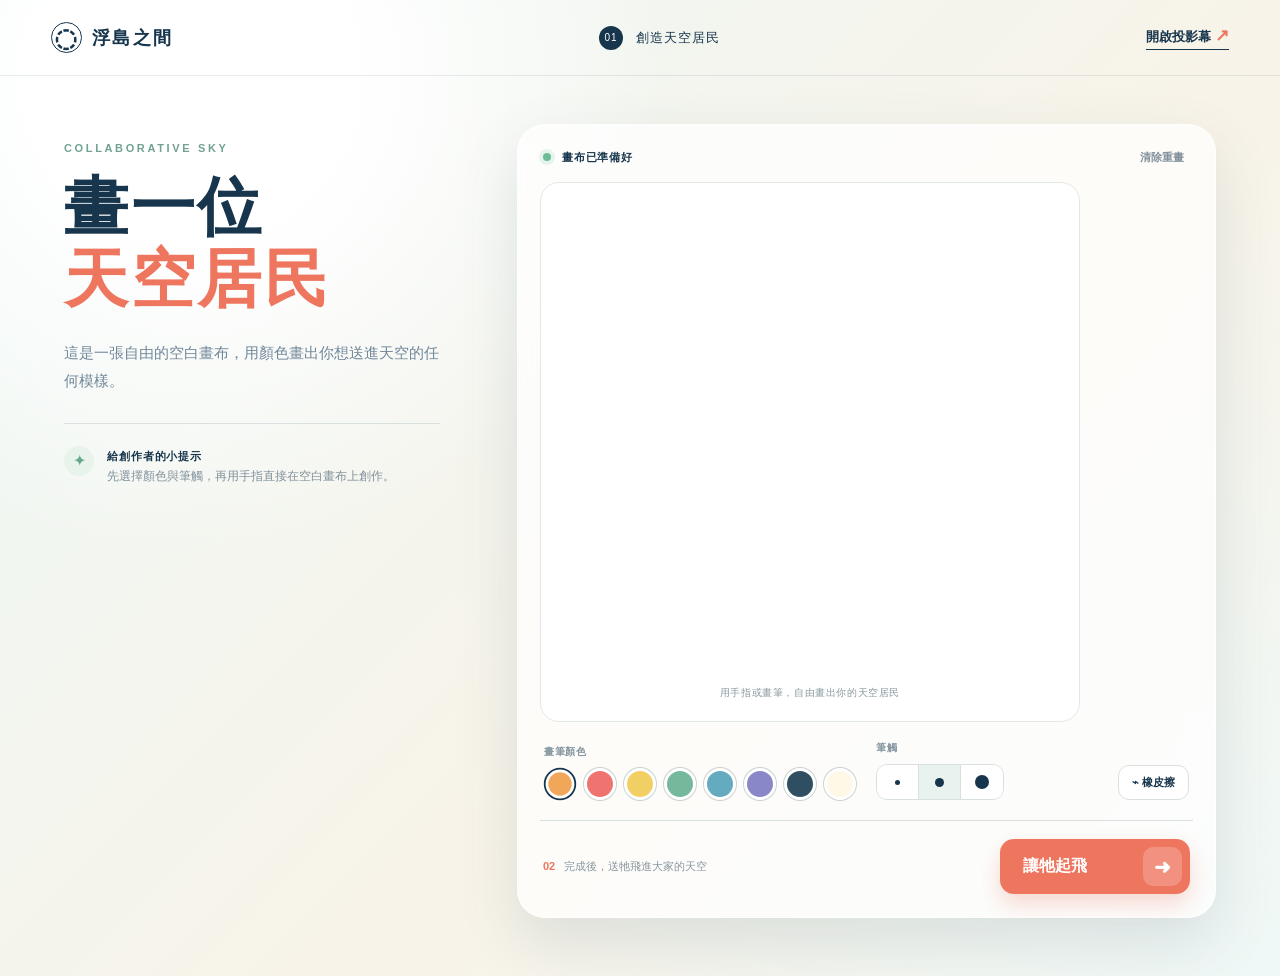
==== index.html @ 3f76b2a8 "發布空白畫布共創網站 移除角色底圖，保留自由繪畫、選色、橡皮擦、清除與投影展示。" ====
<!doctype html>
<html lang="zh-Hant">
<head><meta charset="utf-8"><meta name="viewport" content="width=device-width,initial-scale=1,viewport-fit=cover,user-scalable=no"><meta name="theme-color" content="#e8f7f6"><title>浮島之間｜畫一位天空居民</title><link rel="stylesheet" href="styles.css"></head>
<body class="studio-page">
<header class="topbar"><a class="brand" href="./"><span class="brand-mark">◌</span><span>浮島之間</span></a><div class="step-pill"><span>01</span> 創造天空居民</div><a class="projection-link" href="projection.html" target="_blank">開啟投影幕 <span>↗</span></a></header>
<main class="studio-shell">
<section class="intro-panel"><p class="eyebrow">COLLABORATIVE SKY</p><h1>畫一位<br><em>天空居民</em></h1><p class="lede">這是一張自由的空白畫布，用顏色畫出你想送進天空的任何模樣。</p>
<div class="hint-card"><span class="hint-icon">✦</span><p><strong>給創作者的小提示</strong><br>先選擇顏色與筆觸，再用手指直接在空白畫布上創作。</p></div></section>
<section class="canvas-panel"><div class="canvas-heading"><div><span class="status-dot"></span> 畫布已準備好</div><button id="clearBtn" class="text-button">清除重畫</button></div>
<div class="canvas-stage"><canvas id="drawCanvas" width="720" height="720" aria-label="繪圖畫布"></canvas><div class="canvas-note">用手指或畫筆，自由畫出你的天空居民</div></div>
<div class="tool-dock"><div><span class="tool-label">畫筆顏色</span><div class="palette" id="palette"></div></div><div><span class="tool-label">筆觸</span><div class="segmented" id="sizes"><button data-size="12" aria-label="細筆"><i class="dot small"></i></button><button data-size="24" class="active" aria-label="中筆"><i class="dot medium"></i></button><button data-size="42" aria-label="粗筆"><i class="dot large"></i></button></div></div><button id="eraserBtn" class="eraser-button" aria-pressed="false"><span>⌁</span> 橡皮擦</button></div>
<div class="action-row"><p><span>02</span> 完成後，送牠飛進大家的天空</p><button id="flyBtn" class="fly-button"><span>讓牠起飛</span><b>➜</b></button></div></section></main>
<div class="toast" id="toast" role="status" aria-live="polite"><span>✓</span><div><strong>準備起飛！</strong><small>到投影幕找找你的作品吧</small></div></div><script src="painter.js"></script></body></html>
---- styles.css ----
:root{--ink:#17354c;--muted:#70879a;--line:#d8e1df;--coral:#ee765f;--shadow:0 24px 60px rgba(56,91,105,.14)}
*{box-sizing:border-box}html,body{margin:0;min-height:100%;font-family:"Microsoft JhengHei","PingFang TC",sans-serif;color:var(--ink)}button,a{font:inherit}button{color:inherit}
.studio-page{min-height:100vh;background:radial-gradient(circle at 15% 8%,#fff 0 11%,transparent 34%),linear-gradient(135deg,#edf8f7,#f8f3e8 60%,#eff8f7)}
.topbar{height:76px;padding:0 clamp(22px,4vw,68px);display:flex;align-items:center;border-bottom:1px solid rgba(23,53,76,.1);gap:28px}.brand{display:flex;align-items:center;gap:10px;text-decoration:none;color:var(--ink);font-family:serif;font-weight:900;font-size:18px;letter-spacing:.12em}.brand-mark{display:grid;place-items:center;width:31px;height:31px;border:1.5px solid;border-radius:50%;font-size:26px}.step-pill{margin:auto;font-size:13px;letter-spacing:.08em}.step-pill span{display:inline-grid;place-items:center;width:24px;height:24px;margin-right:8px;border-radius:50%;background:var(--ink);color:#fff;font-size:10px}.projection-link{text-decoration:none;color:var(--ink);font-size:13px;font-weight:700;border-bottom:1px solid;padding-bottom:3px}.projection-link span{color:var(--coral);font-size:17px}
.studio-shell{max-width:1440px;margin:auto;padding:48px clamp(24px,5vw,78px) 58px;display:grid;grid-template-columns:minmax(330px,.78fr) minmax(580px,1.45fr);gap:clamp(38px,6vw,90px);align-items:start}.eyebrow{font-size:11px;letter-spacing:.24em;font-weight:800;color:#71a291;margin:18px 0}.intro-panel h1{font-family:serif;font-size:clamp(45px,5vw,72px);line-height:1.13;letter-spacing:.04em;margin:0 0 22px}.intro-panel h1 em{color:var(--coral);font-style:normal}.lede{color:var(--muted);line-height:1.9;max-width:430px;font-size:15px}
.hint-card{margin-top:27px;border-top:1px solid var(--line);padding-top:22px;display:flex;gap:13px;align-items:flex-start}.hint-card p{margin:0;color:#81919c;font-size:12px;line-height:1.7}.hint-card strong{color:var(--ink);font-size:11px;letter-spacing:.08em}.hint-icon{width:30px;height:30px;display:grid;place-items:center;background:#e8f3ec;border-radius:50%;color:#66a98b}
.canvas-panel{background:rgba(255,255,255,.73);backdrop-filter:blur(18px);border:1px solid rgba(255,255,255,.9);border-radius:28px;padding:22px;box-shadow:var(--shadow)}.canvas-heading{display:flex;justify-content:space-between;align-items:center;font-size:11px;font-weight:700;letter-spacing:.08em;padding:2px 3px 16px}.status-dot{display:inline-block;width:8px;height:8px;background:#6bbd95;border-radius:50%;margin-right:7px;box-shadow:0 0 0 4px rgba(107,189,149,.15)}.text-button{border:0;background:none;font-size:11px;color:#81909a;cursor:pointer}
.canvas-stage{position:relative;aspect-ratio:1;max-height:60vh;border-radius:19px;overflow:hidden;background:#fff;border:1px solid #e3e8e5;box-shadow:inset 0 0 0 1px rgba(255,255,255,.8)}.canvas-stage canvas{position:absolute;width:100%;height:100%;inset:0;touch-action:none}.canvas-note{position:absolute;bottom:14px;left:50%;transform:translateX(-50%);font-size:10px;letter-spacing:.06em;color:#87989d;background:rgba(255,255,255,.83);padding:7px 14px;border-radius:20px;white-space:nowrap;pointer-events:none}
.tool-dock{display:flex;align-items:end;gap:20px;padding:19px 4px 7px}.tool-label{font-size:10px;color:#84959f;font-weight:700;display:block;margin-bottom:9px;letter-spacing:.08em}.palette{display:flex;gap:8px}.color-button{width:32px;height:32px;border-radius:50%;border:3px solid white;box-shadow:0 0 0 1px #cad3d2;cursor:pointer;transition:.16s}.color-button.active{box-shadow:0 0 0 2px var(--ink);transform:scale(.9)}.segmented{display:flex;border:1px solid var(--line);border-radius:11px;overflow:hidden}.segmented button{width:42px;height:34px;border:0;border-right:1px solid var(--line);background:white;display:grid;place-items:center;cursor:pointer}.segmented button:last-child{border:0}.segmented button.active{background:#e8f3ef}.dot{display:block;border-radius:50%;background:var(--ink)}.dot.small{width:5px;height:5px}.dot.medium{width:9px;height:9px}.dot.large{width:14px;height:14px}.eraser-button{margin-left:auto;height:35px;border:1px solid var(--line);border-radius:11px;background:white;padding:0 13px;font-size:11px;font-weight:700;cursor:pointer}.eraser-button[aria-pressed="true"]{background:var(--ink);color:white}
.action-row{display:flex;align-items:center;border-top:1px solid var(--line);margin-top:13px;padding:18px 3px 1px;gap:18px}.action-row p{font-size:11px;color:#87969f;line-height:1.5;margin:0}.action-row p span{color:var(--coral);font-weight:800;margin-right:6px}.fly-button{margin-left:auto;min-width:190px;height:55px;border:0;border-radius:14px;background:var(--coral);color:white;font-weight:800;display:flex;justify-content:space-between;align-items:center;padding:0 8px 0 23px;cursor:pointer;box-shadow:0 10px 22px rgba(238,118,95,.28);transition:.2s}.fly-button:hover{transform:translateY(-2px)}.fly-button b{display:grid;place-items:center;width:39px;height:39px;background:rgba(255,255,255,.2);border-radius:10px;font-size:20px}.toast{position:fixed;z-index:20;left:50%;bottom:30px;transform:translate(-50%,130px);opacity:0;display:flex;gap:12px;align-items:center;background:var(--ink);color:#fff;border-radius:16px;padding:13px 22px;box-shadow:0 15px 40px rgba(14,42,62,.3);transition:.45s}.toast.show{transform:translate(-50%,0);opacity:1}.toast>span{display:grid;place-items:center;width:30px;height:30px;border-radius:50%;background:#68b995}.toast strong,.toast small{display:block}.toast strong{font-size:13px}.toast small{font-size:10px;color:#bad0d9;margin-top:2px}
.projection-page{overflow:hidden;background:#9edcf0}.sky{position:relative;width:100vw;height:100vh;overflow:hidden;background:linear-gradient(#91d4ec 0%,#c4edf2 46%,#f3eecf 100%);isolation:isolate}.sky:after{content:"";position:absolute;inset:auto 0 0;height:17%;background:linear-gradient(transparent,rgba(234,217,169,.65));z-index:-1}.sun{position:absolute;left:16%;top:19%;width:13vw;height:13vw;border-radius:50%;background:rgba(255,242,184,.78);filter:blur(2px);box-shadow:0 0 90px 38px rgba(255,238,175,.43)}.grain{position:absolute;inset:0;opacity:.1;pointer-events:none;background-image:radial-gradient(#fff 1px,transparent 1px);background-size:4px 4px}.projection-header{position:absolute;z-index:10;top:0;left:0;right:0;height:90px;padding:0 4vw;display:flex;align-items:center;color:#fff;border-bottom:1px solid rgba(255,255,255,.28)}.projection-brand{font-family:serif;font-weight:900;letter-spacing:.14em}.projection-brand span{font-size:28px;vertical-align:-2px;margin-right:8px}.live-pill{margin:auto;font-size:12px;letter-spacing:.12em;background:rgba(28,83,103,.17);border:1px solid rgba(255,255,255,.42);border-radius:30px;padding:8px 15px;backdrop-filter:blur(10px)}.live-pill i{display:inline-block;width:7px;height:7px;border-radius:50%;background:#f3d16d;margin-right:7px;box-shadow:0 0 0 4px rgba(243,209,109,.18)}.fullscreen-button{color:white;border:0;background:none;cursor:pointer;font-weight:700;font-size:12px}.fullscreen-button span{font-size:17px;margin-left:8px}.sky-copy{position:absolute;z-index:2;left:7vw;top:15vh;color:white;text-shadow:0 2px 18px rgba(31,87,108,.12)}.sky-copy p{font-size:10px;letter-spacing:.27em;font-weight:800}.sky-copy h1{font-family:serif;font-size:clamp(34px,4vw,67px);line-height:1.32;letter-spacing:.08em;margin:15px 0}
.ambient-cloud{position:absolute;background:rgba(255,255,255,.52);border-radius:70px;filter:blur(1px);animation:cloudDrift 28s ease-in-out infinite alternate}.ambient-cloud:before,.ambient-cloud:after{content:"";position:absolute;background:inherit;border-radius:50%}.cloud-one{width:240px;height:60px;left:41%;top:18%}.cloud-one:before{width:100px;height:100px;left:35px;top:-48px}.cloud-one:after{width:130px;height:125px;right:26px;top:-64px}.cloud-two{width:180px;height:45px;right:-2%;top:36%;opacity:.65}.cloud-two:before{width:80px;height:80px;left:30px;top:-43px}.cloud-two:after{width:95px;height:90px;right:20px;top:-49px}.cloud-three{width:190px;height:42px;left:-3%;bottom:27%;opacity:.5}.cloud-three:before{width:70px;height:72px;left:30px;top:-38px}.cloud-three:after{width:90px;height:84px;right:24px;top:-45px}@keyframes cloudDrift{to{transform:translateX(55px)}}
.island{position:absolute;z-index:1;filter:drop-shadow(0 24px 18px rgba(45,90,92,.17))}.island .land{position:absolute;width:100%;height:38%;top:0;border-radius:50%;background:linear-gradient(#88bf76,#4a9a70);border-bottom:9px solid #6f9d61}.island .rock{position:absolute;left:9%;right:9%;top:22%;height:78%;background:linear-gradient(105deg,#7e8475,#4f6c68 45%,#354f53);clip-path:polygon(0 0,100% 0,79% 62%,62% 100%,37% 80%,20% 51%)}.island-main{width:36vw;height:31vw;max-height:440px;right:10%;top:43%}.island-back{width:16vw;height:14vw;left:35%;top:35%;opacity:.62;transform:scale(.8)}.island-small{width:12vw;height:11vw;right:-2%;top:27%;opacity:.74}.tree{position:absolute;z-index:3;width:2%;height:16%;background:#654e3d;bottom:74%}.tree:before{content:"";position:absolute;width:320%;aspect-ratio:1;left:-110%;top:-120%;background:#347965;border-radius:65% 40% 60% 35%;transform:rotate(22deg)}.t1{left:32%}.t2{left:67%;transform:scale(.75)}.t3{left:43%;transform:scale(.8)}.waterfall{position:absolute;z-index:4;width:7%;height:55%;top:22%;left:48%;background:linear-gradient(90deg,rgba(255,255,255,.8),#8ae0ef,rgba(255,255,255,.8));clip-path:polygon(14% 0,100% 0,75% 100%,0 100%)}.windmill{position:absolute;z-index:5;left:48%;bottom:72%;width:5%;height:23%;background:#f2e0b4;transform:translateX(-50%)}.windmill:after{content:"";position:absolute;left:50%;top:-21%;width:7px;height:7px;border-radius:50%;background:#765d45;transform:translate(-50%,-50%)}.windmill b,.windmill i{position:absolute;left:50%;top:-21%;width:550%;height:7%;background:#f3ead3;transform-origin:center;transform:translate(-50%,-50%) rotate(16deg);border:1px solid rgba(83,93,82,.3)}.windmill i{transform:translate(-50%,-50%) rotate(106deg)}
.flyers{position:absolute;inset:0;z-index:6;pointer-events:none}.flyer{position:absolute;left:-16vw;width:clamp(105px,11vw,190px);height:clamp(105px,11vw,190px);object-fit:contain;filter:drop-shadow(0 10px 8px rgba(38,74,85,.2));animation:flyAcross var(--duration) linear infinite;will-change:transform}.flyer.fresh{filter:drop-shadow(0 0 18px rgba(255,241,154,.95)) drop-shadow(0 10px 8px rgba(38,74,85,.2))}@keyframes flyAcross{0%{left:-16vw;transform:translateY(0) rotate(-3deg) scale(var(--scale))}25%{transform:translateY(-7vh) rotate(2deg) scale(var(--scale))}50%{transform:translateY(3vh) rotate(-2deg) scale(var(--scale))}75%{transform:translateY(-5vh) rotate(3deg) scale(var(--scale))}100%{left:110vw;transform:translateY(0) rotate(-2deg) scale(var(--scale))}}.waiting-card{position:absolute;z-index:8;left:50%;bottom:6vh;transform:translateX(-50%);display:flex;align-items:center;gap:14px;color:white;background:rgba(25,77,92,.23);border:1px solid rgba(255,255,255,.4);border-radius:17px;padding:13px 20px;backdrop-filter:blur(10px);transition:.5s}.waiting-card.hidden{opacity:0;transform:translate(-50%,30px)}.waiting-card>span{font-size:22px;color:#ffe79a}.waiting-card p{margin:0}.waiting-card strong,.waiting-card small{display:block}.waiting-card strong{font-size:12px}.waiting-card small{font-size:10px;opacity:.75;margin-top:3px}.projection-footer{position:absolute;z-index:9;bottom:0;left:0;right:0;height:42px;padding:0 4vw;display:flex;align-items:center;color:rgba(255,255,255,.84);background:rgba(25,69,78,.16);font-size:10px;letter-spacing:.1em}.projection-footer b{font-size:14px;color:white}.projection-footer .divider{width:1px;height:12px;background:rgba(255,255,255,.4);margin:0 13px}
@media(max-width:900px){.topbar{height:66px}.step-pill{display:none}.studio-shell{grid-template-columns:1fr;padding-top:25px;gap:28px}.intro-panel h1 br{display:none}.intro-panel h1{font-size:43px}.hint-card{margin-top:25px}.canvas-stage{max-height:none}.tool-dock{flex-wrap:wrap}.eraser-button{margin-left:0}.island-main{width:55vw;height:48vw;right:4%;top:49%}.island-back{width:24vw;height:21vw;left:34%;top:39%}}@media(max-width:560px){.projection-link{font-size:0}.projection-link span{font-size:20px}.studio-shell{padding:18px 14px 36px}.intro-panel h1{font-size:37px}.canvas-panel{padding:13px;border-radius:21px}.tool-dock{gap:14px}.color-button{width:29px;height:29px}.action-row p{display:none}.fly-button{width:100%}.projection-header{height:64px}.live-pill{display:none}}
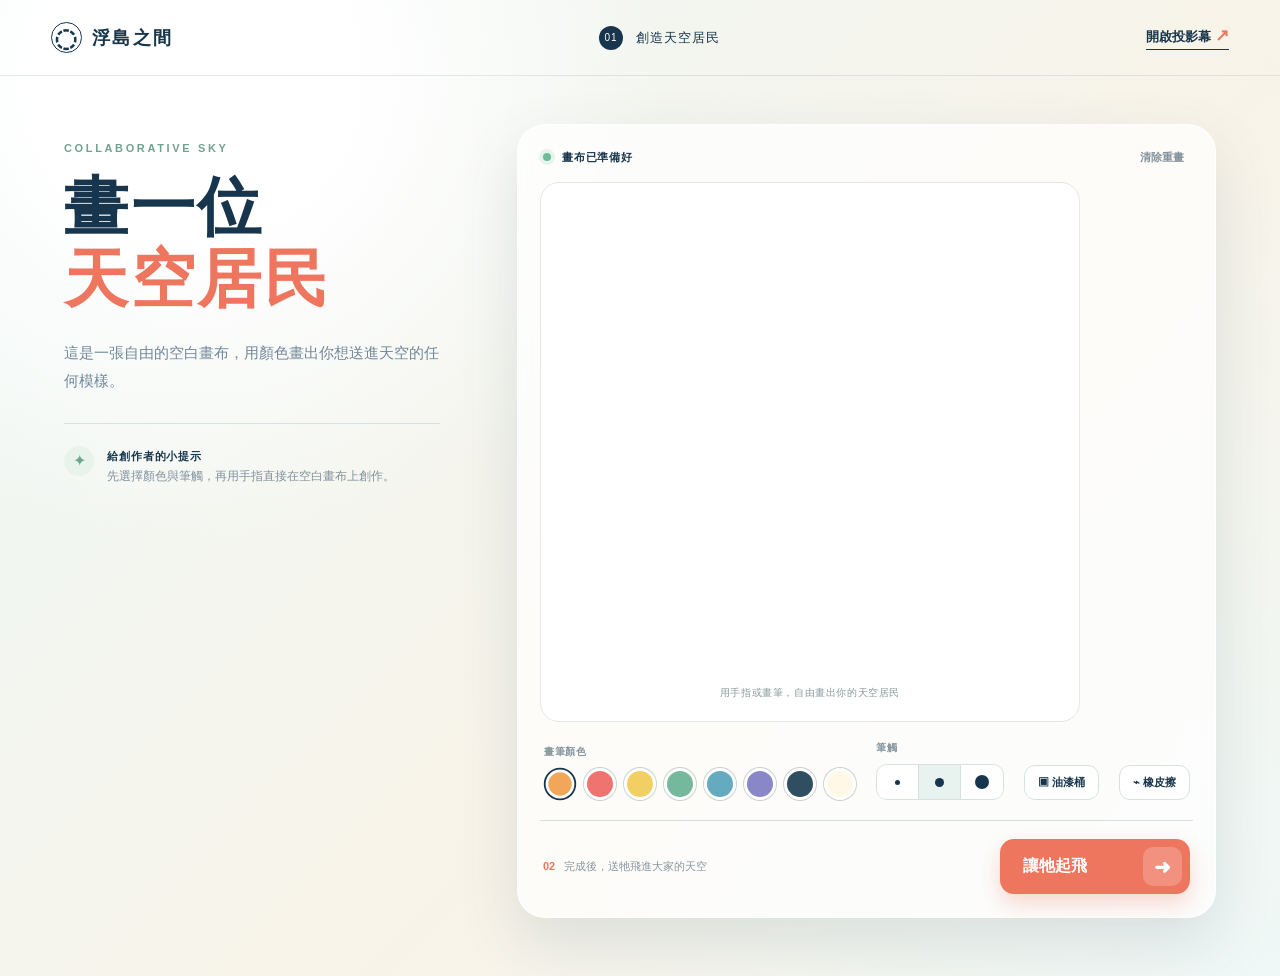
==== commit 6684768b: "新增油漆桶與日夜投影模式 加入封閉區域填色工具；投影幕依台灣日期每 24 小時切換白天與夜晚，並同步更換標題與提示文字。" ====
--- a/index.html
+++ b/index.html
@@ -8,6 +8,6 @@
 <div class="hint-card"><span class="hint-icon">✦</span><p><strong>給創作者的小提示</strong><br>先選擇顏色與筆觸，再用手指直接在空白畫布上創作。</p></div></section>
 <section class="canvas-panel"><div class="canvas-heading"><div><span class="status-dot"></span> 畫布已準備好</div><button id="clearBtn" class="text-button">清除重畫</button></div>
 <div class="canvas-stage"><canvas id="drawCanvas" width="720" height="720" aria-label="繪圖畫布"></canvas><div class="canvas-note">用手指或畫筆，自由畫出你的天空居民</div></div>
-<div class="tool-dock"><div><span class="tool-label">畫筆顏色</span><div class="palette" id="palette"></div></div><div><span class="tool-label">筆觸</span><div class="segmented" id="sizes"><button data-size="12" aria-label="細筆"><i class="dot small"></i></button><button data-size="24" class="active" aria-label="中筆"><i class="dot medium"></i></button><button data-size="42" aria-label="粗筆"><i class="dot large"></i></button></div></div><button id="eraserBtn" class="eraser-button" aria-pressed="false"><span>⌁</span> 橡皮擦</button></div>
+<div class="tool-dock"><div><span class="tool-label">畫筆顏色</span><div class="palette" id="palette"></div></div><div><span class="tool-label">筆觸</span><div class="segmented" id="sizes"><button data-size="12" aria-label="細筆"><i class="dot small"></i></button><button data-size="24" class="active" aria-label="中筆"><i class="dot medium"></i></button><button data-size="42" aria-label="粗筆"><i class="dot large"></i></button></div></div><button id="bucketBtn" class="tool-toggle bucket-button" aria-pressed="false"><span>▣</span> 油漆桶</button><button id="eraserBtn" class="tool-toggle eraser-button" aria-pressed="false"><span>⌁</span> 橡皮擦</button></div>
 <div class="action-row"><p><span>02</span> 完成後，送牠飛進大家的天空</p><button id="flyBtn" class="fly-button"><span>讓牠起飛</span><b>➜</b></button></div></section></main>
 <div class="toast" id="toast" role="status" aria-live="polite"><span>✓</span><div><strong>準備起飛！</strong><small>到投影幕找找你的作品吧</small></div></div><script src="painter.js"></script></body></html>
--- a/styles.css
+++ b/styles.css
@@ -6,10 +6,11 @@
 .hint-card{margin-top:27px;border-top:1px solid var(--line);padding-top:22px;display:flex;gap:13px;align-items:flex-start}.hint-card p{margin:0;color:#81919c;font-size:12px;line-height:1.7}.hint-card strong{color:var(--ink);font-size:11px;letter-spacing:.08em}.hint-icon{width:30px;height:30px;display:grid;place-items:center;background:#e8f3ec;border-radius:50%;color:#66a98b}
 .canvas-panel{background:rgba(255,255,255,.73);backdrop-filter:blur(18px);border:1px solid rgba(255,255,255,.9);border-radius:28px;padding:22px;box-shadow:var(--shadow)}.canvas-heading{display:flex;justify-content:space-between;align-items:center;font-size:11px;font-weight:700;letter-spacing:.08em;padding:2px 3px 16px}.status-dot{display:inline-block;width:8px;height:8px;background:#6bbd95;border-radius:50%;margin-right:7px;box-shadow:0 0 0 4px rgba(107,189,149,.15)}.text-button{border:0;background:none;font-size:11px;color:#81909a;cursor:pointer}
 .canvas-stage{position:relative;aspect-ratio:1;max-height:60vh;border-radius:19px;overflow:hidden;background:#fff;border:1px solid #e3e8e5;box-shadow:inset 0 0 0 1px rgba(255,255,255,.8)}.canvas-stage canvas{position:absolute;width:100%;height:100%;inset:0;touch-action:none}.canvas-note{position:absolute;bottom:14px;left:50%;transform:translateX(-50%);font-size:10px;letter-spacing:.06em;color:#87989d;background:rgba(255,255,255,.83);padding:7px 14px;border-radius:20px;white-space:nowrap;pointer-events:none}
-.tool-dock{display:flex;align-items:end;gap:20px;padding:19px 4px 7px}.tool-label{font-size:10px;color:#84959f;font-weight:700;display:block;margin-bottom:9px;letter-spacing:.08em}.palette{display:flex;gap:8px}.color-button{width:32px;height:32px;border-radius:50%;border:3px solid white;box-shadow:0 0 0 1px #cad3d2;cursor:pointer;transition:.16s}.color-button.active{box-shadow:0 0 0 2px var(--ink);transform:scale(.9)}.segmented{display:flex;border:1px solid var(--line);border-radius:11px;overflow:hidden}.segmented button{width:42px;height:34px;border:0;border-right:1px solid var(--line);background:white;display:grid;place-items:center;cursor:pointer}.segmented button:last-child{border:0}.segmented button.active{background:#e8f3ef}.dot{display:block;border-radius:50%;background:var(--ink)}.dot.small{width:5px;height:5px}.dot.medium{width:9px;height:9px}.dot.large{width:14px;height:14px}.eraser-button{margin-left:auto;height:35px;border:1px solid var(--line);border-radius:11px;background:white;padding:0 13px;font-size:11px;font-weight:700;cursor:pointer}.eraser-button[aria-pressed="true"]{background:var(--ink);color:white}
+.tool-dock{display:flex;align-items:end;gap:20px;padding:19px 4px 7px}.tool-label{font-size:10px;color:#84959f;font-weight:700;display:block;margin-bottom:9px;letter-spacing:.08em}.palette{display:flex;gap:8px}.color-button{width:32px;height:32px;border-radius:50%;border:3px solid white;box-shadow:0 0 0 1px #cad3d2;cursor:pointer;transition:.16s}.color-button.active{box-shadow:0 0 0 2px var(--ink);transform:scale(.9)}.segmented{display:flex;border:1px solid var(--line);border-radius:11px;overflow:hidden}.segmented button{width:42px;height:34px;border:0;border-right:1px solid var(--line);background:white;display:grid;place-items:center;cursor:pointer}.segmented button:last-child{border:0}.segmented button.active{background:#e8f3ef}.dot{display:block;border-radius:50%;background:var(--ink)}.dot.small{width:5px;height:5px}.dot.medium{width:9px;height:9px}.dot.large{width:14px;height:14px}.tool-toggle{height:35px;border:1px solid var(--line);border-radius:11px;background:white;padding:0 13px;font-size:11px;font-weight:700;cursor:pointer;white-space:nowrap}.bucket-button{margin-left:auto}.tool-toggle[aria-pressed="true"]{background:var(--ink);color:white}
 .action-row{display:flex;align-items:center;border-top:1px solid var(--line);margin-top:13px;padding:18px 3px 1px;gap:18px}.action-row p{font-size:11px;color:#87969f;line-height:1.5;margin:0}.action-row p span{color:var(--coral);font-weight:800;margin-right:6px}.fly-button{margin-left:auto;min-width:190px;height:55px;border:0;border-radius:14px;background:var(--coral);color:white;font-weight:800;display:flex;justify-content:space-between;align-items:center;padding:0 8px 0 23px;cursor:pointer;box-shadow:0 10px 22px rgba(238,118,95,.28);transition:.2s}.fly-button:hover{transform:translateY(-2px)}.fly-button b{display:grid;place-items:center;width:39px;height:39px;background:rgba(255,255,255,.2);border-radius:10px;font-size:20px}.toast{position:fixed;z-index:20;left:50%;bottom:30px;transform:translate(-50%,130px);opacity:0;display:flex;gap:12px;align-items:center;background:var(--ink);color:#fff;border-radius:16px;padding:13px 22px;box-shadow:0 15px 40px rgba(14,42,62,.3);transition:.45s}.toast.show{transform:translate(-50%,0);opacity:1}.toast>span{display:grid;place-items:center;width:30px;height:30px;border-radius:50%;background:#68b995}.toast strong,.toast small{display:block}.toast strong{font-size:13px}.toast small{font-size:10px;color:#bad0d9;margin-top:2px}
 .projection-page{overflow:hidden;background:#9edcf0}.sky{position:relative;width:100vw;height:100vh;overflow:hidden;background:linear-gradient(#91d4ec 0%,#c4edf2 46%,#f3eecf 100%);isolation:isolate}.sky:after{content:"";position:absolute;inset:auto 0 0;height:17%;background:linear-gradient(transparent,rgba(234,217,169,.65));z-index:-1}.sun{position:absolute;left:16%;top:19%;width:13vw;height:13vw;border-radius:50%;background:rgba(255,242,184,.78);filter:blur(2px);box-shadow:0 0 90px 38px rgba(255,238,175,.43)}.grain{position:absolute;inset:0;opacity:.1;pointer-events:none;background-image:radial-gradient(#fff 1px,transparent 1px);background-size:4px 4px}.projection-header{position:absolute;z-index:10;top:0;left:0;right:0;height:90px;padding:0 4vw;display:flex;align-items:center;color:#fff;border-bottom:1px solid rgba(255,255,255,.28)}.projection-brand{font-family:serif;font-weight:900;letter-spacing:.14em}.projection-brand span{font-size:28px;vertical-align:-2px;margin-right:8px}.live-pill{margin:auto;font-size:12px;letter-spacing:.12em;background:rgba(28,83,103,.17);border:1px solid rgba(255,255,255,.42);border-radius:30px;padding:8px 15px;backdrop-filter:blur(10px)}.live-pill i{display:inline-block;width:7px;height:7px;border-radius:50%;background:#f3d16d;margin-right:7px;box-shadow:0 0 0 4px rgba(243,209,109,.18)}.fullscreen-button{color:white;border:0;background:none;cursor:pointer;font-weight:700;font-size:12px}.fullscreen-button span{font-size:17px;margin-left:8px}.sky-copy{position:absolute;z-index:2;left:7vw;top:15vh;color:white;text-shadow:0 2px 18px rgba(31,87,108,.12)}.sky-copy p{font-size:10px;letter-spacing:.27em;font-weight:800}.sky-copy h1{font-family:serif;font-size:clamp(34px,4vw,67px);line-height:1.32;letter-spacing:.08em;margin:15px 0}
 .ambient-cloud{position:absolute;background:rgba(255,255,255,.52);border-radius:70px;filter:blur(1px);animation:cloudDrift 28s ease-in-out infinite alternate}.ambient-cloud:before,.ambient-cloud:after{content:"";position:absolute;background:inherit;border-radius:50%}.cloud-one{width:240px;height:60px;left:41%;top:18%}.cloud-one:before{width:100px;height:100px;left:35px;top:-48px}.cloud-one:after{width:130px;height:125px;right:26px;top:-64px}.cloud-two{width:180px;height:45px;right:-2%;top:36%;opacity:.65}.cloud-two:before{width:80px;height:80px;left:30px;top:-43px}.cloud-two:after{width:95px;height:90px;right:20px;top:-49px}.cloud-three{width:190px;height:42px;left:-3%;bottom:27%;opacity:.5}.cloud-three:before{width:70px;height:72px;left:30px;top:-38px}.cloud-three:after{width:90px;height:84px;right:24px;top:-45px}@keyframes cloudDrift{to{transform:translateX(55px)}}
 .island{position:absolute;z-index:1;filter:drop-shadow(0 24px 18px rgba(45,90,92,.17))}.island .land{position:absolute;width:100%;height:38%;top:0;border-radius:50%;background:linear-gradient(#88bf76,#4a9a70);border-bottom:9px solid #6f9d61}.island .rock{position:absolute;left:9%;right:9%;top:22%;height:78%;background:linear-gradient(105deg,#7e8475,#4f6c68 45%,#354f53);clip-path:polygon(0 0,100% 0,79% 62%,62% 100%,37% 80%,20% 51%)}.island-main{width:36vw;height:31vw;max-height:440px;right:10%;top:43%}.island-back{width:16vw;height:14vw;left:35%;top:35%;opacity:.62;transform:scale(.8)}.island-small{width:12vw;height:11vw;right:-2%;top:27%;opacity:.74}.tree{position:absolute;z-index:3;width:2%;height:16%;background:#654e3d;bottom:74%}.tree:before{content:"";position:absolute;width:320%;aspect-ratio:1;left:-110%;top:-120%;background:#347965;border-radius:65% 40% 60% 35%;transform:rotate(22deg)}.t1{left:32%}.t2{left:67%;transform:scale(.75)}.t3{left:43%;transform:scale(.8)}.waterfall{position:absolute;z-index:4;width:7%;height:55%;top:22%;left:48%;background:linear-gradient(90deg,rgba(255,255,255,.8),#8ae0ef,rgba(255,255,255,.8));clip-path:polygon(14% 0,100% 0,75% 100%,0 100%)}.windmill{position:absolute;z-index:5;left:48%;bottom:72%;width:5%;height:23%;background:#f2e0b4;transform:translateX(-50%)}.windmill:after{content:"";position:absolute;left:50%;top:-21%;width:7px;height:7px;border-radius:50%;background:#765d45;transform:translate(-50%,-50%)}.windmill b,.windmill i{position:absolute;left:50%;top:-21%;width:550%;height:7%;background:#f3ead3;transform-origin:center;transform:translate(-50%,-50%) rotate(16deg);border:1px solid rgba(83,93,82,.3)}.windmill i{transform:translate(-50%,-50%) rotate(106deg)}
 .flyers{position:absolute;inset:0;z-index:6;pointer-events:none}.flyer{position:absolute;left:-16vw;width:clamp(105px,11vw,190px);height:clamp(105px,11vw,190px);object-fit:contain;filter:drop-shadow(0 10px 8px rgba(38,74,85,.2));animation:flyAcross var(--duration) linear infinite;will-change:transform}.flyer.fresh{filter:drop-shadow(0 0 18px rgba(255,241,154,.95)) drop-shadow(0 10px 8px rgba(38,74,85,.2))}@keyframes flyAcross{0%{left:-16vw;transform:translateY(0) rotate(-3deg) scale(var(--scale))}25%{transform:translateY(-7vh) rotate(2deg) scale(var(--scale))}50%{transform:translateY(3vh) rotate(-2deg) scale(var(--scale))}75%{transform:translateY(-5vh) rotate(3deg) scale(var(--scale))}100%{left:110vw;transform:translateY(0) rotate(-2deg) scale(var(--scale))}}.waiting-card{position:absolute;z-index:8;left:50%;bottom:6vh;transform:translateX(-50%);display:flex;align-items:center;gap:14px;color:white;background:rgba(25,77,92,.23);border:1px solid rgba(255,255,255,.4);border-radius:17px;padding:13px 20px;backdrop-filter:blur(10px);transition:.5s}.waiting-card.hidden{opacity:0;transform:translate(-50%,30px)}.waiting-card>span{font-size:22px;color:#ffe79a}.waiting-card p{margin:0}.waiting-card strong,.waiting-card small{display:block}.waiting-card strong{font-size:12px}.waiting-card small{font-size:10px;opacity:.75;margin-top:3px}.projection-footer{position:absolute;z-index:9;bottom:0;left:0;right:0;height:42px;padding:0 4vw;display:flex;align-items:center;color:rgba(255,255,255,.84);background:rgba(25,69,78,.16);font-size:10px;letter-spacing:.1em}.projection-footer b{font-size:14px;color:white}.projection-footer .divider{width:1px;height:12px;background:rgba(255,255,255,.4);margin:0 13px}
-@media(max-width:900px){.topbar{height:66px}.step-pill{display:none}.studio-shell{grid-template-columns:1fr;padding-top:25px;gap:28px}.intro-panel h1 br{display:none}.intro-panel h1{font-size:43px}.hint-card{margin-top:25px}.canvas-stage{max-height:none}.tool-dock{flex-wrap:wrap}.eraser-button{margin-left:0}.island-main{width:55vw;height:48vw;right:4%;top:49%}.island-back{width:24vw;height:21vw;left:34%;top:39%}}@media(max-width:560px){.projection-link{font-size:0}.projection-link span{font-size:20px}.studio-shell{padding:18px 14px 36px}.intro-panel h1{font-size:37px}.canvas-panel{padding:13px;border-radius:21px}.tool-dock{gap:14px}.color-button{width:29px;height:29px}.action-row p{display:none}.fly-button{width:100%}.projection-header{height:64px}.live-pill{display:none}}+@media(max-width:900px){.topbar{height:66px}.step-pill{display:none}.studio-shell{grid-template-columns:1fr;padding-top:25px;gap:28px}.intro-panel h1 br{display:none}.intro-panel h1{font-size:43px}.hint-card{margin-top:25px}.canvas-stage{max-height:none}.tool-dock{flex-wrap:wrap}.bucket-button{margin-left:0}.island-main{width:55vw;height:48vw;right:4%;top:49%}.island-back{width:24vw;height:21vw;left:34%;top:39%}}@media(max-width:560px){.projection-link{font-size:0}.projection-link span{font-size:20px}.studio-shell{padding:18px 14px 36px}.intro-panel h1{font-size:37px}.canvas-panel{padding:13px;border-radius:21px}.tool-dock{gap:14px}.color-button{width:29px;height:29px}.action-row p{display:none}.fly-button{width:100%}.projection-header{height:64px}.live-pill{display:none}}
+.sky.night{background:linear-gradient(#07162d 0%,#173a59 48%,#3b3653 100%)}.sky.night:after{background:linear-gradient(transparent,rgba(24,22,47,.72))}.sky.night .sun{background:#f3f0d5;box-shadow:0 0 70px 25px rgba(224,235,255,.25);width:9vw;height:9vw;left:17%;top:17%}.sky.night .sun:after{content:"";position:absolute;width:88%;height:88%;left:28%;top:-8%;border-radius:50%;background:#0c2039}.sky.night .ambient-cloud{opacity:.16;background:rgba(201,226,242,.34)}.sky.night .island .land{background:linear-gradient(#315c55,#193f3c);border-bottom-color:#274d46}.sky.night .island .rock{background:linear-gradient(105deg,#46566a,#27394e 45%,#172838)}.sky.night .tree:before{background:#1f5147}.sky.night .waterfall{background:linear-gradient(90deg,rgba(190,230,255,.25),#69c9df,rgba(190,230,255,.3));box-shadow:0 0 22px rgba(97,211,235,.35)}.sky.night .windmill{filter:brightness(.7)}.sky.night .waiting-card{background:rgba(7,20,44,.42)}.star{position:absolute;z-index:0;width:3px;height:3px;border-radius:50%;background:#fff;box-shadow:0 0 8px rgba(255,255,255,.85);animation:twinkle var(--twinkle,3s) ease-in-out infinite alternate;pointer-events:none}.sky:not(.night) .star{display:none}@keyframes twinkle{from{opacity:.25;transform:scale(.7)}to{opacity:1;transform:scale(1.45)}}
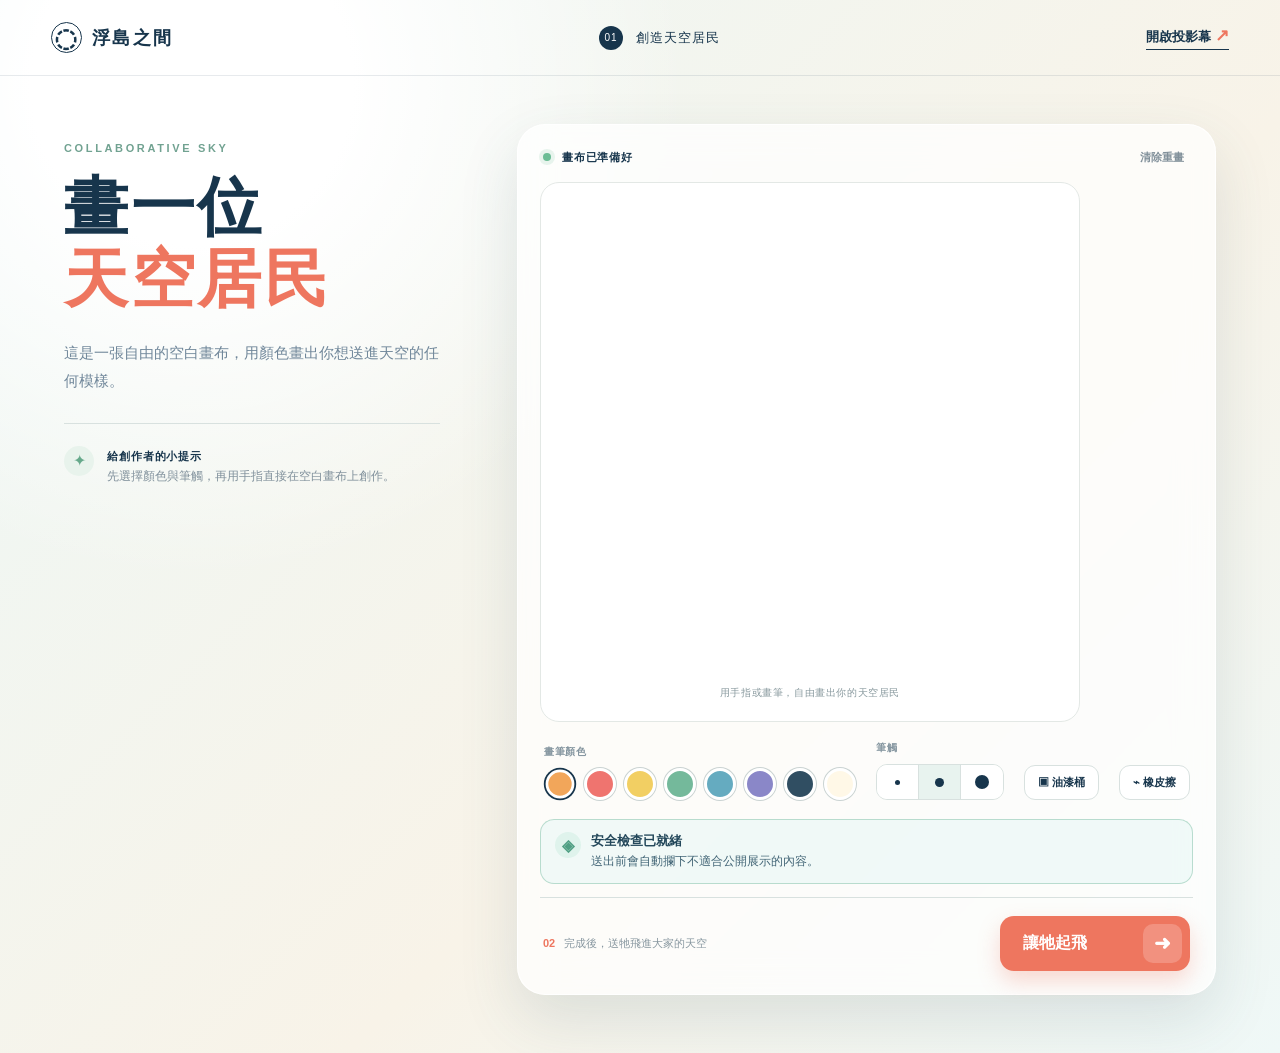
==== commit ed3493fb: "加入作品安全檢查 作品送出前在平板本機辨識成人與不雅內容；檢查未通過或模型無法使用時不送往投影幕。" ====
--- a/index.html
+++ b/index.html
@@ -1,6 +1,6 @@
 <!doctype html>
 <html lang="zh-Hant">
-<head><meta charset="utf-8"><meta name="viewport" content="width=device-width,initial-scale=1,viewport-fit=cover,user-scalable=no"><meta name="theme-color" content="#e8f7f6"><title>浮島之間｜畫一位天空居民</title><link rel="stylesheet" href="styles.css"></head>
+<head><meta charset="utf-8"><meta name="viewport" content="width=device-width,initial-scale=1,viewport-fit=cover,user-scalable=no"><meta name="theme-color" content="#e8f7f6"><title>浮島之間｜畫一位天空居民</title><link rel="stylesheet" href="styles.css?v=20261027-2"></head>
 <body class="studio-page">
 <header class="topbar"><a class="brand" href="./"><span class="brand-mark">◌</span><span>浮島之間</span></a><div class="step-pill"><span>01</span> 創造天空居民</div><a class="projection-link" href="projection.html" target="_blank">開啟投影幕 <span>↗</span></a></header>
 <main class="studio-shell">
@@ -9,5 +9,6 @@
 <section class="canvas-panel"><div class="canvas-heading"><div><span class="status-dot"></span> 畫布已準備好</div><button id="clearBtn" class="text-button">清除重畫</button></div>
 <div class="canvas-stage"><canvas id="drawCanvas" width="720" height="720" aria-label="繪圖畫布"></canvas><div class="canvas-note">用手指或畫筆，自由畫出你的天空居民</div></div>
 <div class="tool-dock"><div><span class="tool-label">畫筆顏色</span><div class="palette" id="palette"></div></div><div><span class="tool-label">筆觸</span><div class="segmented" id="sizes"><button data-size="12" aria-label="細筆"><i class="dot small"></i></button><button data-size="24" class="active" aria-label="中筆"><i class="dot medium"></i></button><button data-size="42" aria-label="粗筆"><i class="dot large"></i></button></div></div><button id="bucketBtn" class="tool-toggle bucket-button" aria-pressed="false"><span>▣</span> 油漆桶</button><button id="eraserBtn" class="tool-toggle eraser-button" aria-pressed="false"><span>⌁</span> 橡皮擦</button></div>
+<div class="safety-note" id="safetyStatus" aria-live="polite"><span>◈</span><div><strong>作品安全檢查</strong><small>送出前會在這台平板自動檢查，不適合公開展示的內容不會進入投影幕。</small></div></div>
 <div class="action-row"><p><span>02</span> 完成後，送牠飛進大家的天空</p><button id="flyBtn" class="fly-button"><span>讓牠起飛</span><b>➜</b></button></div></section></main>
-<div class="toast" id="toast" role="status" aria-live="polite"><span>✓</span><div><strong>準備起飛！</strong><small>到投影幕找找你的作品吧</small></div></div><script src="painter.js"></script></body></html>+<div class="toast" id="toast" role="status" aria-live="polite"><span>✓</span><div><strong>準備起飛！</strong><small>到投影幕找找你的作品吧</small></div></div><script src="tf.min.js?v=20261027-3"></script><script src="nsfwjs.min.js?v=20261027-3"></script><script src="painter.js?v=20261027-3"></script></body></html>
--- a/styles.css
+++ b/styles.css
@@ -1,4 +1,5 @@
 :root{--ink:#17354c;--muted:#70879a;--line:#d8e1df;--coral:#ee765f;--shadow:0 24px 60px rgba(56,91,105,.14)}
+.safety-note{display:flex;align-items:flex-start;gap:10px;margin-top:12px;padding:12px 14px;border:1px solid rgba(101,171,192,.25);border-radius:14px;background:rgba(232,247,246,.62);color:#416475}.safety-note>span{display:grid;place-items:center;flex:0 0 26px;width:26px;height:26px;border-radius:50%;background:#dff3ec;color:#4f9f83;font-weight:800}.safety-note strong,.safety-note small{display:block}.safety-note strong{font-size:13px;color:#23475a;margin-bottom:2px}.safety-note small{font-size:12px;line-height:1.55}.safety-note.checking{border-color:rgba(242,166,90,.5);background:rgba(255,248,231,.75)}.safety-note.ready{border-color:rgba(116,185,155,.45)}.safety-note.error{border-color:rgba(239,116,111,.45);background:rgba(255,240,238,.82)}.fly-button:disabled{cursor:wait;filter:saturate(.55);opacity:.72;transform:none!important}
 *{box-sizing:border-box}html,body{margin:0;min-height:100%;font-family:"Microsoft JhengHei","PingFang TC",sans-serif;color:var(--ink)}button,a{font:inherit}button{color:inherit}
 .studio-page{min-height:100vh;background:radial-gradient(circle at 15% 8%,#fff 0 11%,transparent 34%),linear-gradient(135deg,#edf8f7,#f8f3e8 60%,#eff8f7)}
 .topbar{height:76px;padding:0 clamp(22px,4vw,68px);display:flex;align-items:center;border-bottom:1px solid rgba(23,53,76,.1);gap:28px}.brand{display:flex;align-items:center;gap:10px;text-decoration:none;color:var(--ink);font-family:serif;font-weight:900;font-size:18px;letter-spacing:.12em}.brand-mark{display:grid;place-items:center;width:31px;height:31px;border:1.5px solid;border-radius:50%;font-size:26px}.step-pill{margin:auto;font-size:13px;letter-spacing:.08em}.step-pill span{display:inline-grid;place-items:center;width:24px;height:24px;margin-right:8px;border-radius:50%;background:var(--ink);color:#fff;font-size:10px}.projection-link{text-decoration:none;color:var(--ink);font-size:13px;font-weight:700;border-bottom:1px solid;padding-bottom:3px}.projection-link span{color:var(--coral);font-size:17px}
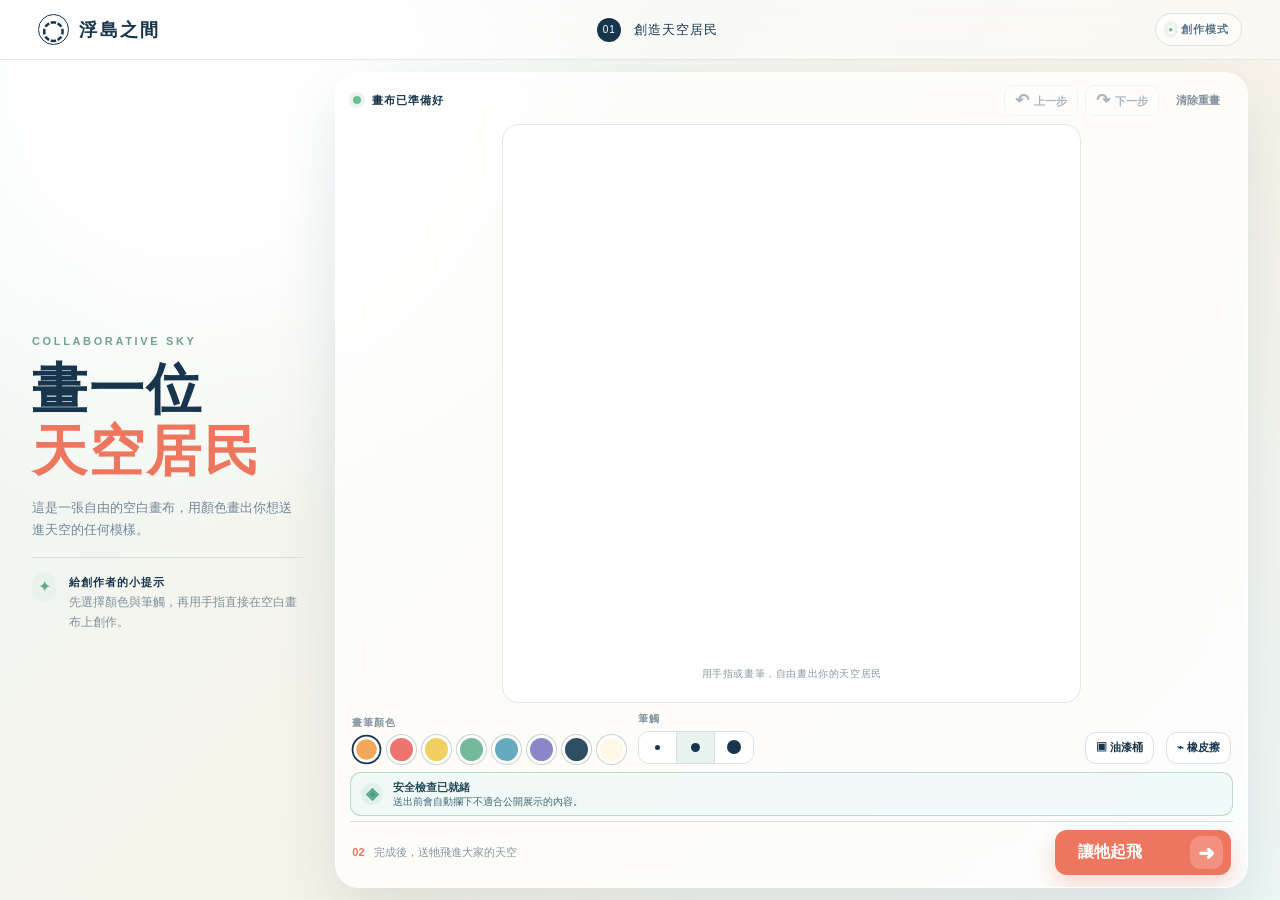
==== commit 97d88c3d: "改善平板繪畫體驗與復原功能 新增上一步與下一步、滿版固定畫布、禁止頁面滑動，並移除繪畫頁的投影幕入口以避免觀眾誤觸。" ====
--- a/index.html
+++ b/index.html
@@ -1,14 +1,14 @@
 <!doctype html>
 <html lang="zh-Hant">
-<head><meta charset="utf-8"><meta name="viewport" content="width=device-width,initial-scale=1,viewport-fit=cover,user-scalable=no"><meta name="theme-color" content="#e8f7f6"><title>浮島之間｜畫一位天空居民</title><link rel="stylesheet" href="styles.css?v=20261027-2"></head>
+<head><meta charset="utf-8"><meta name="viewport" content="width=device-width,initial-scale=1,maximum-scale=1,viewport-fit=cover,user-scalable=no"><meta name="theme-color" content="#e8f7f6"><title>浮島之間｜畫一位天空居民</title><link rel="stylesheet" href="styles.css?v=20261028-1"></head>
 <body class="studio-page">
-<header class="topbar"><a class="brand" href="./"><span class="brand-mark">◌</span><span>浮島之間</span></a><div class="step-pill"><span>01</span> 創造天空居民</div><a class="projection-link" href="projection.html" target="_blank">開啟投影幕 <span>↗</span></a></header>
+<header class="topbar"><div class="brand" aria-label="浮島之間"><span class="brand-mark">◌</span><span>浮島之間</span></div><div class="step-pill"><span>01</span> 創造天空居民</div><div class="locked-pill"><span>●</span> 創作模式</div></header>
 <main class="studio-shell">
 <section class="intro-panel"><p class="eyebrow">COLLABORATIVE SKY</p><h1>畫一位<br><em>天空居民</em></h1><p class="lede">這是一張自由的空白畫布，用顏色畫出你想送進天空的任何模樣。</p>
 <div class="hint-card"><span class="hint-icon">✦</span><p><strong>給創作者的小提示</strong><br>先選擇顏色與筆觸，再用手指直接在空白畫布上創作。</p></div></section>
-<section class="canvas-panel"><div class="canvas-heading"><div><span class="status-dot"></span> 畫布已準備好</div><button id="clearBtn" class="text-button">清除重畫</button></div>
+<section class="canvas-panel"><div class="canvas-heading"><div><span class="status-dot"></span> 畫布已準備好</div><div class="history-actions"><button id="undoBtn" class="history-button" disabled><span>↶</span> 上一步</button><button id="redoBtn" class="history-button" disabled><span>↷</span> 下一步</button><button id="clearBtn" class="text-button">清除重畫</button></div></div>
 <div class="canvas-stage"><canvas id="drawCanvas" width="720" height="720" aria-label="繪圖畫布"></canvas><div class="canvas-note">用手指或畫筆，自由畫出你的天空居民</div></div>
-<div class="tool-dock"><div><span class="tool-label">畫筆顏色</span><div class="palette" id="palette"></div></div><div><span class="tool-label">筆觸</span><div class="segmented" id="sizes"><button data-size="12" aria-label="細筆"><i class="dot small"></i></button><button data-size="24" class="active" aria-label="中筆"><i class="dot medium"></i></button><button data-size="42" aria-label="粗筆"><i class="dot large"></i></button></div></div><button id="bucketBtn" class="tool-toggle bucket-button" aria-pressed="false"><span>▣</span> 油漆桶</button><button id="eraserBtn" class="tool-toggle eraser-button" aria-pressed="false"><span>⌁</span> 橡皮擦</button></div>
+<div class="tool-dock"><div class="palette-group"><span class="tool-label">畫筆顏色</span><div class="palette" id="palette"></div></div><div class="size-group"><span class="tool-label">筆觸</span><div class="segmented" id="sizes"><button data-size="12" aria-label="細筆"><i class="dot small"></i></button><button data-size="24" class="active" aria-label="中筆"><i class="dot medium"></i></button><button data-size="42" aria-label="粗筆"><i class="dot large"></i></button></div></div><button id="bucketBtn" class="tool-toggle bucket-button" aria-pressed="false"><span>▣</span> 油漆桶</button><button id="eraserBtn" class="tool-toggle eraser-button" aria-pressed="false"><span>⌁</span> 橡皮擦</button></div>
 <div class="safety-note" id="safetyStatus" aria-live="polite"><span>◈</span><div><strong>作品安全檢查</strong><small>送出前會在這台平板自動檢查，不適合公開展示的內容不會進入投影幕。</small></div></div>
 <div class="action-row"><p><span>02</span> 完成後，送牠飛進大家的天空</p><button id="flyBtn" class="fly-button"><span>讓牠起飛</span><b>➜</b></button></div></section></main>
-<div class="toast" id="toast" role="status" aria-live="polite"><span>✓</span><div><strong>準備起飛！</strong><small>到投影幕找找你的作品吧</small></div></div><script src="tf.min.js?v=20261027-3"></script><script src="nsfwjs.min.js?v=20261027-3"></script><script src="painter.js?v=20261027-3"></script></body></html>
+<div class="toast" id="toast" role="status" aria-live="polite"><span>✓</span><div><strong>準備起飛！</strong><small>到投影幕找找你的作品吧</small></div></div><script src="tf.min.js?v=20261027-3"></script><script src="nsfwjs.min.js?v=20261027-3"></script><script src="painter.js?v=20261028-1"></script></body></html>
--- a/styles.css
+++ b/styles.css
@@ -15,3 +15,68 @@
 .flyers{position:absolute;inset:0;z-index:6;pointer-events:none}.flyer{position:absolute;left:-16vw;width:clamp(105px,11vw,190px);height:clamp(105px,11vw,190px);object-fit:contain;filter:drop-shadow(0 10px 8px rgba(38,74,85,.2));animation:flyAcross var(--duration) linear infinite;will-change:transform}.flyer.fresh{filter:drop-shadow(0 0 18px rgba(255,241,154,.95)) drop-shadow(0 10px 8px rgba(38,74,85,.2))}@keyframes flyAcross{0%{left:-16vw;transform:translateY(0) rotate(-3deg) scale(var(--scale))}25%{transform:translateY(-7vh) rotate(2deg) scale(var(--scale))}50%{transform:translateY(3vh) rotate(-2deg) scale(var(--scale))}75%{transform:translateY(-5vh) rotate(3deg) scale(var(--scale))}100%{left:110vw;transform:translateY(0) rotate(-2deg) scale(var(--scale))}}.waiting-card{position:absolute;z-index:8;left:50%;bottom:6vh;transform:translateX(-50%);display:flex;align-items:center;gap:14px;color:white;background:rgba(25,77,92,.23);border:1px solid rgba(255,255,255,.4);border-radius:17px;padding:13px 20px;backdrop-filter:blur(10px);transition:.5s}.waiting-card.hidden{opacity:0;transform:translate(-50%,30px)}.waiting-card>span{font-size:22px;color:#ffe79a}.waiting-card p{margin:0}.waiting-card strong,.waiting-card small{display:block}.waiting-card strong{font-size:12px}.waiting-card small{font-size:10px;opacity:.75;margin-top:3px}.projection-footer{position:absolute;z-index:9;bottom:0;left:0;right:0;height:42px;padding:0 4vw;display:flex;align-items:center;color:rgba(255,255,255,.84);background:rgba(25,69,78,.16);font-size:10px;letter-spacing:.1em}.projection-footer b{font-size:14px;color:white}.projection-footer .divider{width:1px;height:12px;background:rgba(255,255,255,.4);margin:0 13px}
 @media(max-width:900px){.topbar{height:66px}.step-pill{display:none}.studio-shell{grid-template-columns:1fr;padding-top:25px;gap:28px}.intro-panel h1 br{display:none}.intro-panel h1{font-size:43px}.hint-card{margin-top:25px}.canvas-stage{max-height:none}.tool-dock{flex-wrap:wrap}.bucket-button{margin-left:0}.island-main{width:55vw;height:48vw;right:4%;top:49%}.island-back{width:24vw;height:21vw;left:34%;top:39%}}@media(max-width:560px){.projection-link{font-size:0}.projection-link span{font-size:20px}.studio-shell{padding:18px 14px 36px}.intro-panel h1{font-size:37px}.canvas-panel{padding:13px;border-radius:21px}.tool-dock{gap:14px}.color-button{width:29px;height:29px}.action-row p{display:none}.fly-button{width:100%}.projection-header{height:64px}.live-pill{display:none}}
 .sky.night{background:linear-gradient(#07162d 0%,#173a59 48%,#3b3653 100%)}.sky.night:after{background:linear-gradient(transparent,rgba(24,22,47,.72))}.sky.night .sun{background:#f3f0d5;box-shadow:0 0 70px 25px rgba(224,235,255,.25);width:9vw;height:9vw;left:17%;top:17%}.sky.night .sun:after{content:"";position:absolute;width:88%;height:88%;left:28%;top:-8%;border-radius:50%;background:#0c2039}.sky.night .ambient-cloud{opacity:.16;background:rgba(201,226,242,.34)}.sky.night .island .land{background:linear-gradient(#315c55,#193f3c);border-bottom-color:#274d46}.sky.night .island .rock{background:linear-gradient(105deg,#46566a,#27394e 45%,#172838)}.sky.night .tree:before{background:#1f5147}.sky.night .waterfall{background:linear-gradient(90deg,rgba(190,230,255,.25),#69c9df,rgba(190,230,255,.3));box-shadow:0 0 22px rgba(97,211,235,.35)}.sky.night .windmill{filter:brightness(.7)}.sky.night .waiting-card{background:rgba(7,20,44,.42)}.star{position:absolute;z-index:0;width:3px;height:3px;border-radius:50%;background:#fff;box-shadow:0 0 8px rgba(255,255,255,.85);animation:twinkle var(--twinkle,3s) ease-in-out infinite alternate;pointer-events:none}.sky:not(.night) .star{display:none}@keyframes twinkle{from{opacity:.25;transform:scale(.7)}to{opacity:1;transform:scale(1.45)}}
+
+/* 平板展場模式：鎖定單一畫面，避免觀眾誤滑或誤觸離開 */
+html{height:100%;overscroll-behavior:none}
+.studio-page{position:fixed;inset:0;width:100%;height:100dvh;min-height:0;overflow:hidden;overscroll-behavior:none;touch-action:none;user-select:none;-webkit-user-select:none}
+.studio-page button{touch-action:manipulation}
+.studio-page .topbar{height:60px;min-height:60px;padding:0 clamp(16px,3vw,44px);gap:20px;background:rgba(255,255,255,.48);backdrop-filter:blur(12px)}
+.studio-page .brand{cursor:default}
+.locked-pill{display:flex;align-items:center;gap:7px;font-size:11px;font-weight:800;letter-spacing:.08em;color:#587487;padding:8px 12px;border:1px solid rgba(23,53,76,.12);border-radius:999px;background:rgba(255,255,255,.65)}
+.locked-pill span{color:#69b690;font-size:8px;box-shadow:0 0 0 4px rgba(105,182,144,.13);border-radius:50%}
+.studio-page .studio-shell{width:100%;height:calc(100dvh - 60px);max-width:none;margin:0;padding:12px clamp(14px,2.5vw,38px);grid-template-columns:minmax(220px, .55fr) minmax(0,1.85fr);gap:clamp(16px,2.5vw,36px);align-items:stretch;overflow:hidden}
+.studio-page .intro-panel{align-self:center;min-width:0}
+.studio-page .eyebrow{margin:8px 0 12px}
+.studio-page .intro-panel h1{font-size:clamp(38px,4.3vw,64px);margin-bottom:12px}
+.studio-page .lede{font-size:13px;line-height:1.7}
+.studio-page .hint-card{margin-top:16px;padding-top:14px}
+.studio-page .canvas-panel{height:100%;min-height:0;padding:12px 14px;border-radius:24px;display:grid;grid-template-rows:auto minmax(0,1fr) auto auto auto;overflow:hidden}
+.studio-page .canvas-heading{min-height:34px;padding:0 3px 8px;gap:12px}
+.history-actions{display:flex;align-items:center;gap:7px}
+.history-button{height:31px;border:1px solid var(--line);border-radius:9px;background:#fff;padding:0 10px;font-size:11px;font-weight:700;cursor:pointer;transition:.15s}
+.history-button span{font-size:17px;vertical-align:-1px;margin-right:2px}
+.history-button:hover:not(:disabled){border-color:#9db6b0;background:#edf7f3}
+.history-button:disabled{opacity:.36;cursor:default}
+.studio-page .text-button{height:31px;padding:0 9px;border:1px solid transparent;border-radius:9px}
+.studio-page .text-button:hover{background:#fff1ee;color:#c95847}
+.studio-page .canvas-stage{height:100%;width:auto;max-width:100%;max-height:none;min-height:0;aspect-ratio:1;justify-self:center;align-self:center;border-radius:16px;touch-action:none}
+.studio-page .canvas-stage canvas{touch-action:none}
+.studio-page .tool-dock{min-width:0;padding:9px 2px 3px;gap:12px;align-items:end;flex-wrap:nowrap}
+.studio-page .tool-label{margin-bottom:5px}
+.studio-page .palette{gap:6px}
+.studio-page .color-button{width:29px;height:29px}
+.studio-page .segmented button{width:38px;height:31px}
+.studio-page .tool-toggle{height:32px;padding:0 10px}
+.studio-page .safety-note{margin-top:5px;padding:7px 10px;border-radius:11px;align-items:center}
+.studio-page .safety-note>span{width:22px;height:22px;flex-basis:22px}
+.studio-page .safety-note strong{font-size:11px;margin:0}
+.studio-page .safety-note small{font-size:10px;line-height:1.35}
+.studio-page .action-row{margin-top:5px;padding:8px 2px 0;min-height:49px}
+.studio-page .fly-button{height:45px;min-width:176px;border-radius:12px}
+.studio-page .fly-button b{width:33px;height:33px}
+
+@media(max-width:1024px){
+  .studio-page .studio-shell{grid-template-columns:1fr;padding:10px 12px}
+  .studio-page .intro-panel{display:none}
+  .studio-page .canvas-panel{border-radius:20px}
+}
+@media(max-height:760px){
+  .studio-page .topbar{height:52px;min-height:52px}
+  .studio-page .studio-shell{height:calc(100dvh - 52px);padding-top:7px;padding-bottom:7px}
+  .studio-page .canvas-panel{padding-top:8px;padding-bottom:8px}
+  .studio-page .safety-note small{display:none}
+  .studio-page .canvas-note{display:none}
+  .studio-page .tool-dock{padding-top:6px}
+}
+@media(max-width:620px){
+  .studio-page .step-pill{display:none}
+  .studio-page .locked-pill{margin-left:auto}
+  .studio-page .history-button{font-size:0;width:34px;padding:0}
+  .studio-page .history-button span{font-size:18px;margin:0}
+  .studio-page .tool-dock{display:grid;grid-template-columns:1fr auto auto;gap:7px}
+  .studio-page .palette-group{grid-column:1/-1}
+  .studio-page .bucket-button{margin-left:0}
+  .studio-page .color-button{width:27px;height:27px}
+  .studio-page .action-row p{display:none}
+  .studio-page .fly-button{width:100%}
+}
